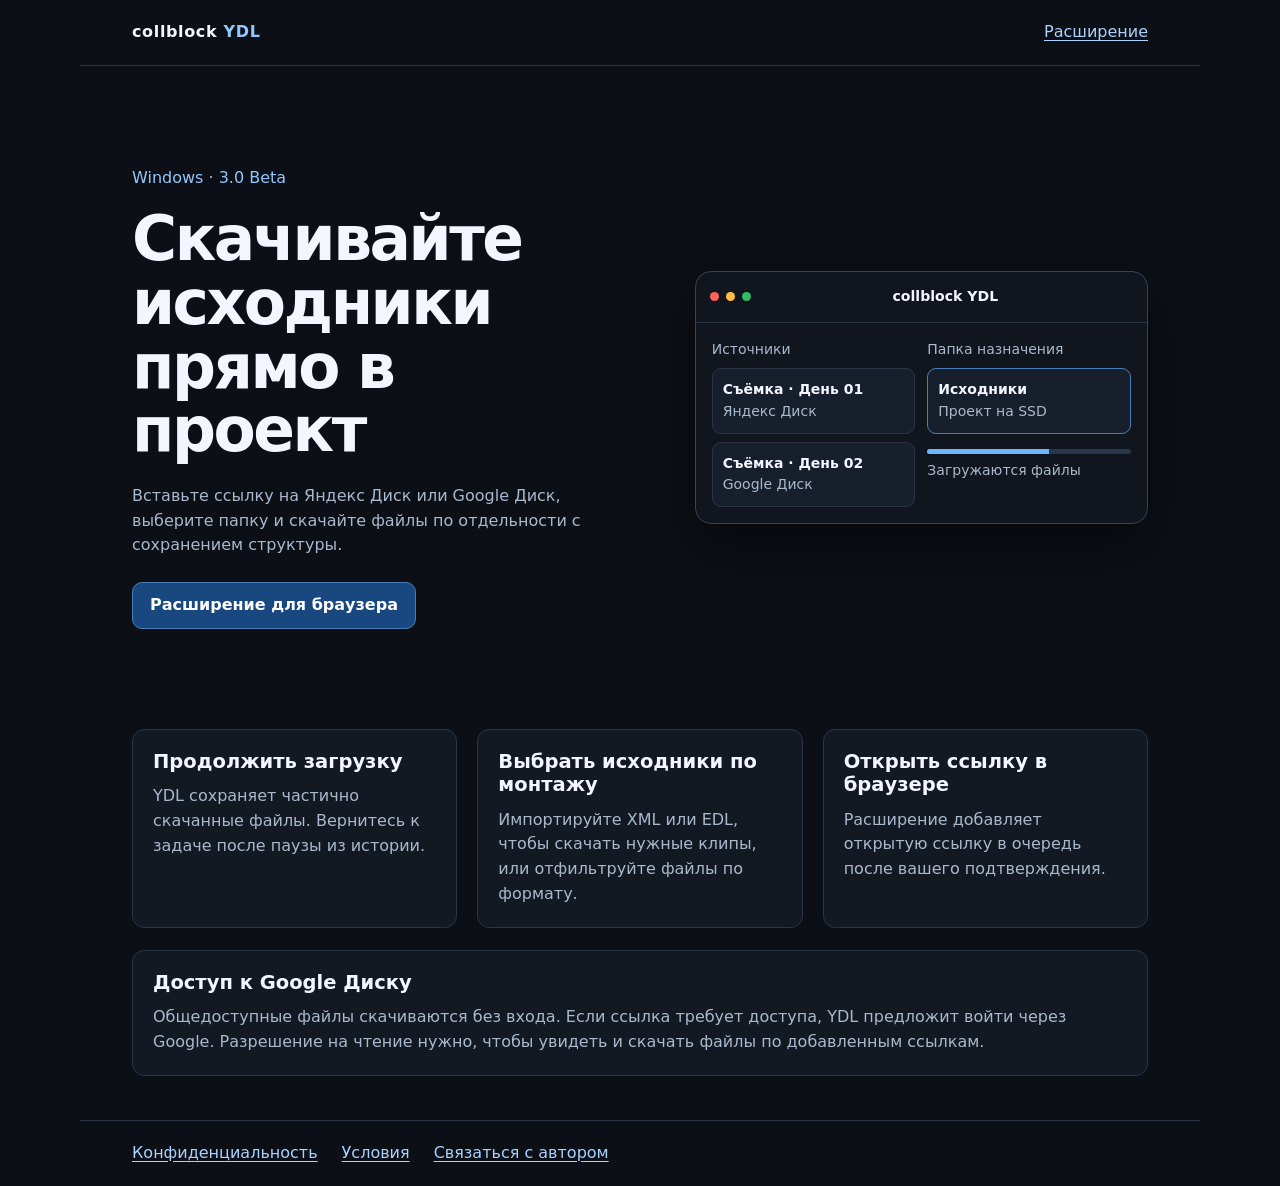
==== index.html @ aa6c0676 "Publish collblock YDL website" ====
<!doctype html>
<html lang="ru">
<meta charset="utf-8">
<meta name="viewport" content="width=device-width, initial-scale=1">
<meta name="description" content="collblock YDL скачивает проекты с Яндекс Диска и Google Диска на Windows.">
<title>collblock YDL — загрузка исходников на Windows</title>
<link rel="stylesheet" href="style.css">
<body>
<header class="page-head wrap">
    <a class="brand" href="./">collblock <span>YDL</span></a>
    <a href="extension.html">Расширение</a>
</header>
<main class="wrap">
    <section class="hero">
        <div>
            <p class="version">Windows · 3.0 Beta</p>
            <h1>Скачивайте исходники прямо в проект</h1>
            <p>Вставьте ссылку на Яндекс Диск или Google Диск, выберите папку и скачайте файлы по отдельности с сохранением структуры.</p>
            <a class="button" href="extension.html">Расширение для браузера</a>
        </div>
        <div class="preview" role="img" aria-label="Пример очереди YDL с двумя ссылками и папкой назначения">
            <div class="preview-bar"><i></i><i></i><i></i><strong>collblock YDL</strong></div>
            <div class="preview-body">
                <div>
                    <span class="caption">Источники</span>
                    <div class="tile"><strong>Съёмка · День 01</strong><small>Яндекс Диск</small></div>
                    <div class="tile"><strong>Съёмка · День 02</strong><small>Google Диск</small></div>
                </div>
                <div>
                    <span class="caption">Папка назначения</span>
                    <div class="tile chosen"><strong>Исходники</strong><small>Проект на SSD</small></div>
                    <span class="progress"></span>
                    <small>Загружаются файлы</small>
                </div>
            </div>
        </div>
    </section>
    <section class="features" aria-label="Возможности">
        <article><h2>Продолжить загрузку</h2><p>YDL сохраняет частично скачанные файлы. Вернитесь к задаче после паузы из истории.</p></article>
        <article><h2>Выбрать исходники по монтажу</h2><p>Импортируйте XML или EDL, чтобы скачать нужные клипы, или отфильтруйте файлы по формату.</p></article>
        <article><h2>Открыть ссылку в браузере</h2><p>Расширение добавляет открытую ссылку в очередь после вашего подтверждения.</p></article>
    </section>
    <section class="note"><h2>Доступ к Google Диску</h2><p>Общедоступные файлы скачиваются без входа. Если ссылка требует доступа, YDL предложит войти через Google. Разрешение на чтение нужно, чтобы увидеть и скачать файлы по добавленным ссылкам.</p></section>
</main>
<footer class="wrap page-foot"><a href="privacy.html">Конфиденциальность</a><a href="terms.html">Условия</a><a href="https://t.me/collblock">Связаться с автором</a></footer>
</body>
</html>
---- style.css ----
:root {
    color-scheme: dark;
    font: 16px/1.55 "Segoe UI", system-ui, sans-serif;
    color: #f3f6ff;
    background: #0c0f15;
    --dim: #aab8cc;
    --line: #2a3445;
}
* { box-sizing: border-box; }
body { margin: 0; }
a { color: #abd2ff; text-underline-offset: .2em; }
a:hover { color: #e1efff; }
a:focus-visible { outline: 2px solid #86bfff; outline-offset: 5px; }
.wrap { max-width: 1120px; margin: auto; padding-inline: clamp(20px, 5vw, 52px); }
.page-head, .page-foot { min-height: 66px; display: flex; align-items: center; gap: 24px; }
.page-head { justify-content: space-between; border-bottom: 1px solid var(--line); }
.page-foot { border-top: 1px solid var(--line); flex-wrap: wrap; padding-block: 20px; }
.brand { color: #f3f6ff; font-weight: 800; letter-spacing: .04em; text-decoration: none; }
.brand span, .version { color: #92c7fd; }
.hero { display: grid; grid-template-columns: 1.1fr 1fr; gap: clamp(24px, 5vw, 68px); align-items: center; padding-block: clamp(44px, 8vw, 100px); }
h1 { font-size: clamp(2.25rem, 4.8vw, 4.2rem); margin: .12em 0 .35em; line-height: 1.04; letter-spacing: -.04em; }
h2 { font-size: 1.22rem; line-height: 1.2; margin: 0 0 .55em; }
p, li { color: var(--dim); }
p { margin: 0 0 1em; }
.button { display: inline-block; padding: 10px 17px; margin-top: 8px; border: 1px solid #497dba; border-radius: 10px; background: #19477f; color: white; text-decoration: none; font-weight: 650; }
.preview { background: #10151e; border: 1px solid #364357; border-radius: 16px; overflow: hidden; box-shadow: 0 24px 50px #0006; }
.preview-bar { display: flex; align-items: center; gap: 7px; padding: 14px; border-bottom: 1px solid var(--line); }
.preview-bar i { width: 9px; height: 9px; border-radius: 50%; background: #ff625a; }
.preview-bar i:nth-child(2) { background: #ffbd48; }
.preview-bar i:nth-child(3) { background: #30bd64; }
.preview-bar strong { margin: auto; font-size: .88rem; }
.preview-body { display: grid; grid-template-columns: 1fr 1fr; gap: 12px; padding: 16px; }
.caption, small { display: block; font-size: .875rem; color: var(--dim); }
.tile { background: #171f2c; border: 1px solid var(--line); border-radius: 9px; padding: 10px; margin-top: 8px; font-size: .875rem; }
.chosen { border-color: #4b7dbb; }
.progress { display: block; height: 5px; margin: 15px 0 6px; border-radius: 5px; background: linear-gradient(90deg, #6bb6ff 60%, #28374a 60%); }
.features { display: grid; grid-template-columns: repeat(3, 1fr); gap: 20px; }
.features article, .note { padding: 20px; border: 1px solid var(--line); background: #131923; border-radius: 12px; }
.features p, .note p { margin-bottom: 0; }
.note { margin-block: 22px 44px; }
.document { max-width: 760px; margin: auto; padding: 44px 24px; }
.document h1 { font-size: clamp(2rem, 5vw, 3.3rem); margin-top: 18px; }
.document h2 { margin-top: 26px; }
.document li { margin-bottom: 12px; }
code { overflow-wrap: anywhere; color: #bddfff; }
@media (max-width: 730px) {
    .hero, .features { grid-template-columns: 1fr; }
}
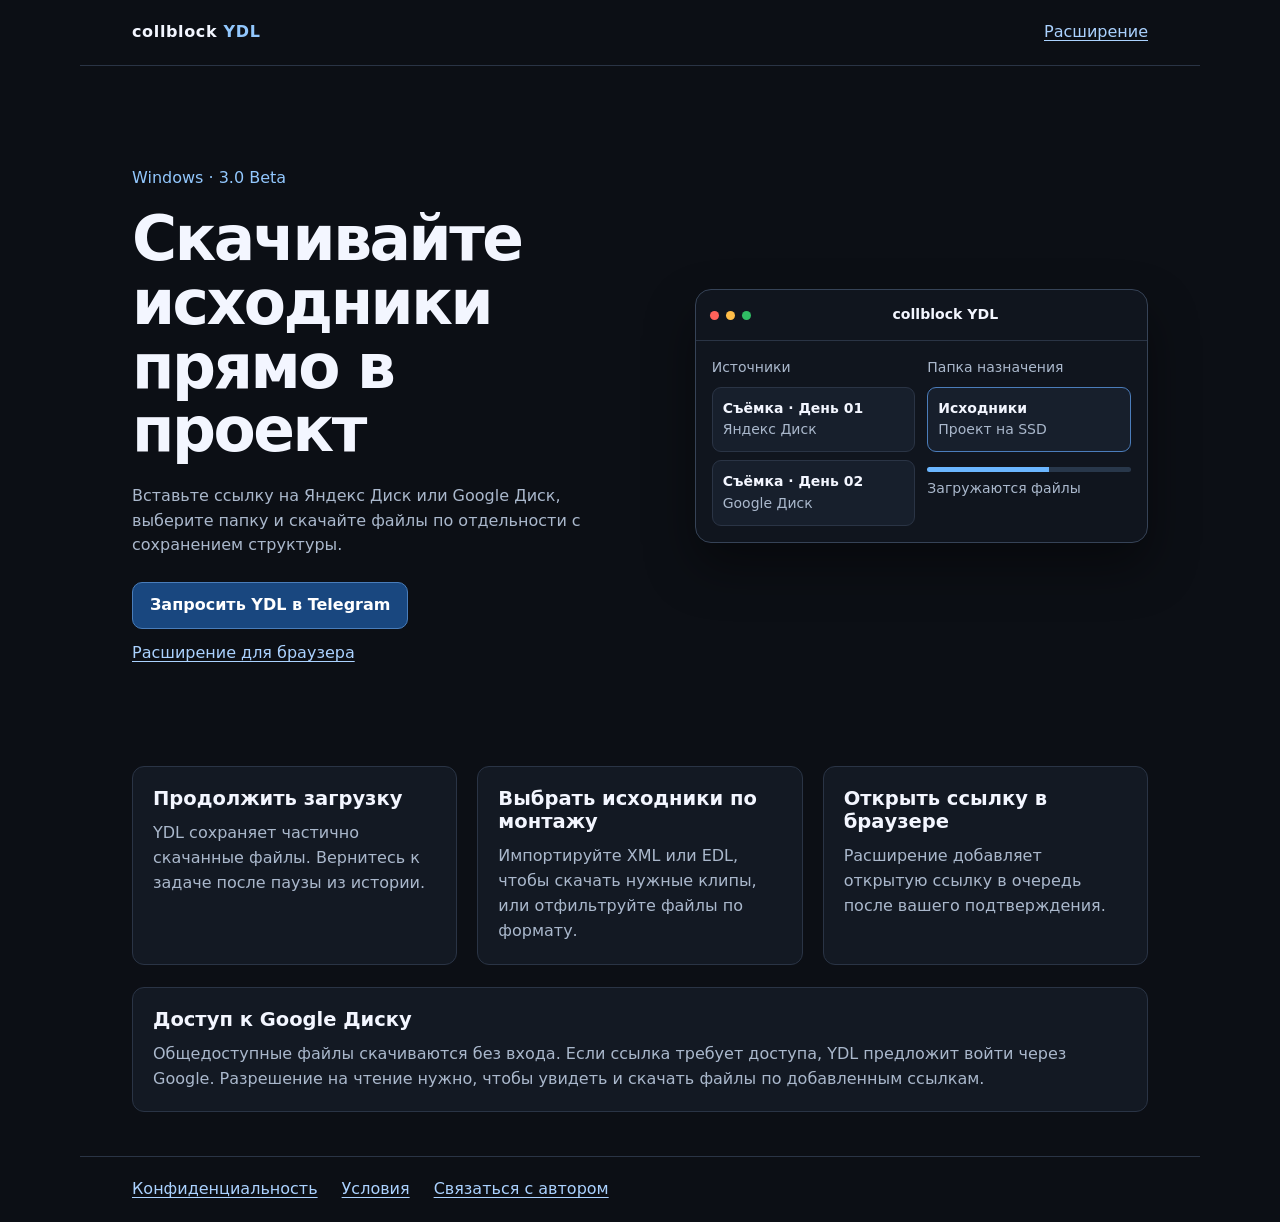
==== commit e2f3b154: "Add Telegram button to request YDL" ====
--- a/index.html
+++ b/index.html
@@ -16,7 +16,10 @@
             <p class="version">Windows · 3.0 Beta</p>
             <h1>Скачивайте исходники прямо в проект</h1>
             <p>Вставьте ссылку на Яндекс Диск или Google Диск, выберите папку и скачайте файлы по отдельности с сохранением структуры.</p>
-            <a class="button" href="extension.html">Расширение для браузера</a>
+            <div class="hero-actions">
+                <a class="button" href="https://t.me/collblock">Запросить YDL в Telegram</a>
+                <a href="extension.html">Расширение для браузера</a>
+            </div>
         </div>
         <div class="preview" role="img" aria-label="Пример очереди YDL с двумя ссылками и папкой назначения">
             <div class="preview-bar"><i></i><i></i><i></i><strong>collblock YDL</strong></div>
--- a/style.css
+++ b/style.css
@@ -22,7 +22,8 @@
 h2 { font-size: 1.22rem; line-height: 1.2; margin: 0 0 .55em; }
 p, li { color: var(--dim); }
 p { margin: 0 0 1em; }
-.button { display: inline-block; padding: 10px 17px; margin-top: 8px; border: 1px solid #497dba; border-radius: 10px; background: #19477f; color: white; text-decoration: none; font-weight: 650; }
+.hero-actions { display: flex; align-items: center; flex-wrap: wrap; gap: 12px 18px; margin-top: 24px; }
+.button { display: inline-block; padding: 10px 17px; border: 1px solid #497dba; border-radius: 10px; background: #19477f; color: white; text-decoration: none; font-weight: 650; }
 .preview { background: #10151e; border: 1px solid #364357; border-radius: 16px; overflow: hidden; box-shadow: 0 24px 50px #0006; }
 .preview-bar { display: flex; align-items: center; gap: 7px; padding: 14px; border-bottom: 1px solid var(--line); }
 .preview-bar i { width: 9px; height: 9px; border-radius: 50%; background: #ff625a; }
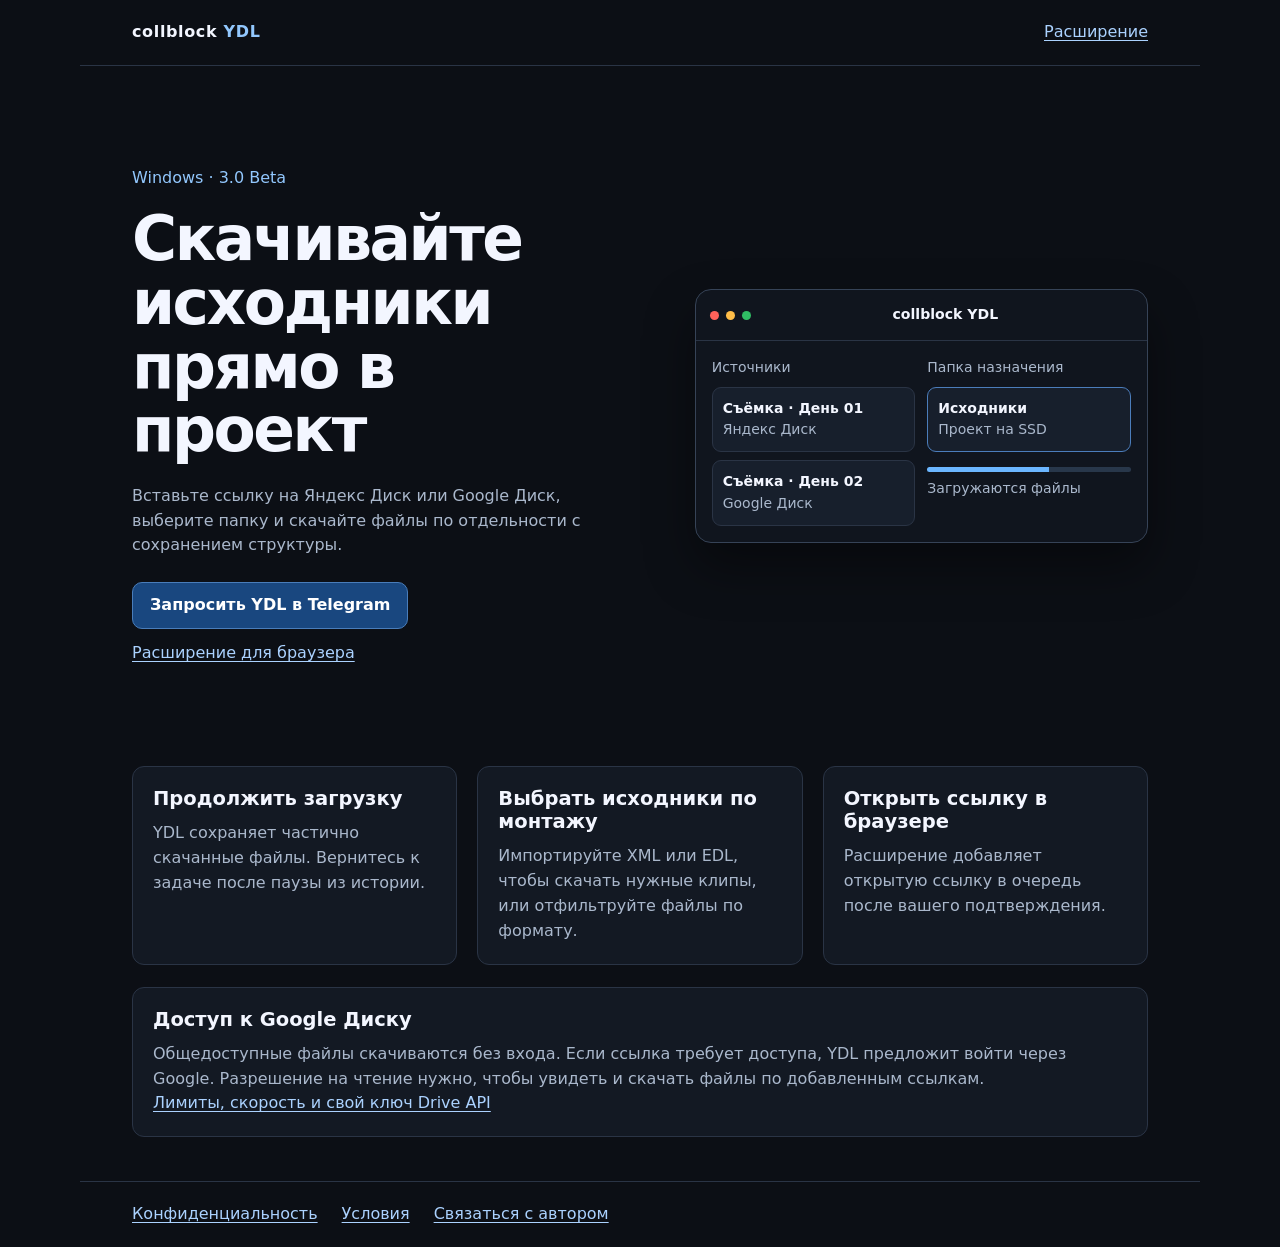
==== commit 7ec2f12b: "Publish Google Drive support and personal API key guide" ====
--- a/index.html
+++ b/index.html
@@ -43,7 +43,11 @@
         <article><h2>Выбрать исходники по монтажу</h2><p>Импортируйте XML или EDL, чтобы скачать нужные клипы, или отфильтруйте файлы по формату.</p></article>
         <article><h2>Открыть ссылку в браузере</h2><p>Расширение добавляет открытую ссылку в очередь после вашего подтверждения.</p></article>
     </section>
-    <section class="note"><h2>Доступ к Google Диску</h2><p>Общедоступные файлы скачиваются без входа. Если ссылка требует доступа, YDL предложит войти через Google. Разрешение на чтение нужно, чтобы увидеть и скачать файлы по добавленным ссылкам.</p></section>
+    <section class="note">
+        <h2>Доступ к Google Диску</h2>
+        <p>Общедоступные файлы скачиваются без входа. Если ссылка требует доступа, YDL предложит войти через Google. Разрешение на чтение нужно, чтобы увидеть и скачать файлы по добавленным ссылкам.</p>
+        <p><a href="google-drive-help.html">Лимиты, скорость и свой ключ Drive API</a></p>
+    </section>
 </main>
 <footer class="wrap page-foot"><a href="privacy.html">Конфиденциальность</a><a href="terms.html">Условия</a><a href="https://t.me/collblock">Связаться с автором</a></footer>
 </body>
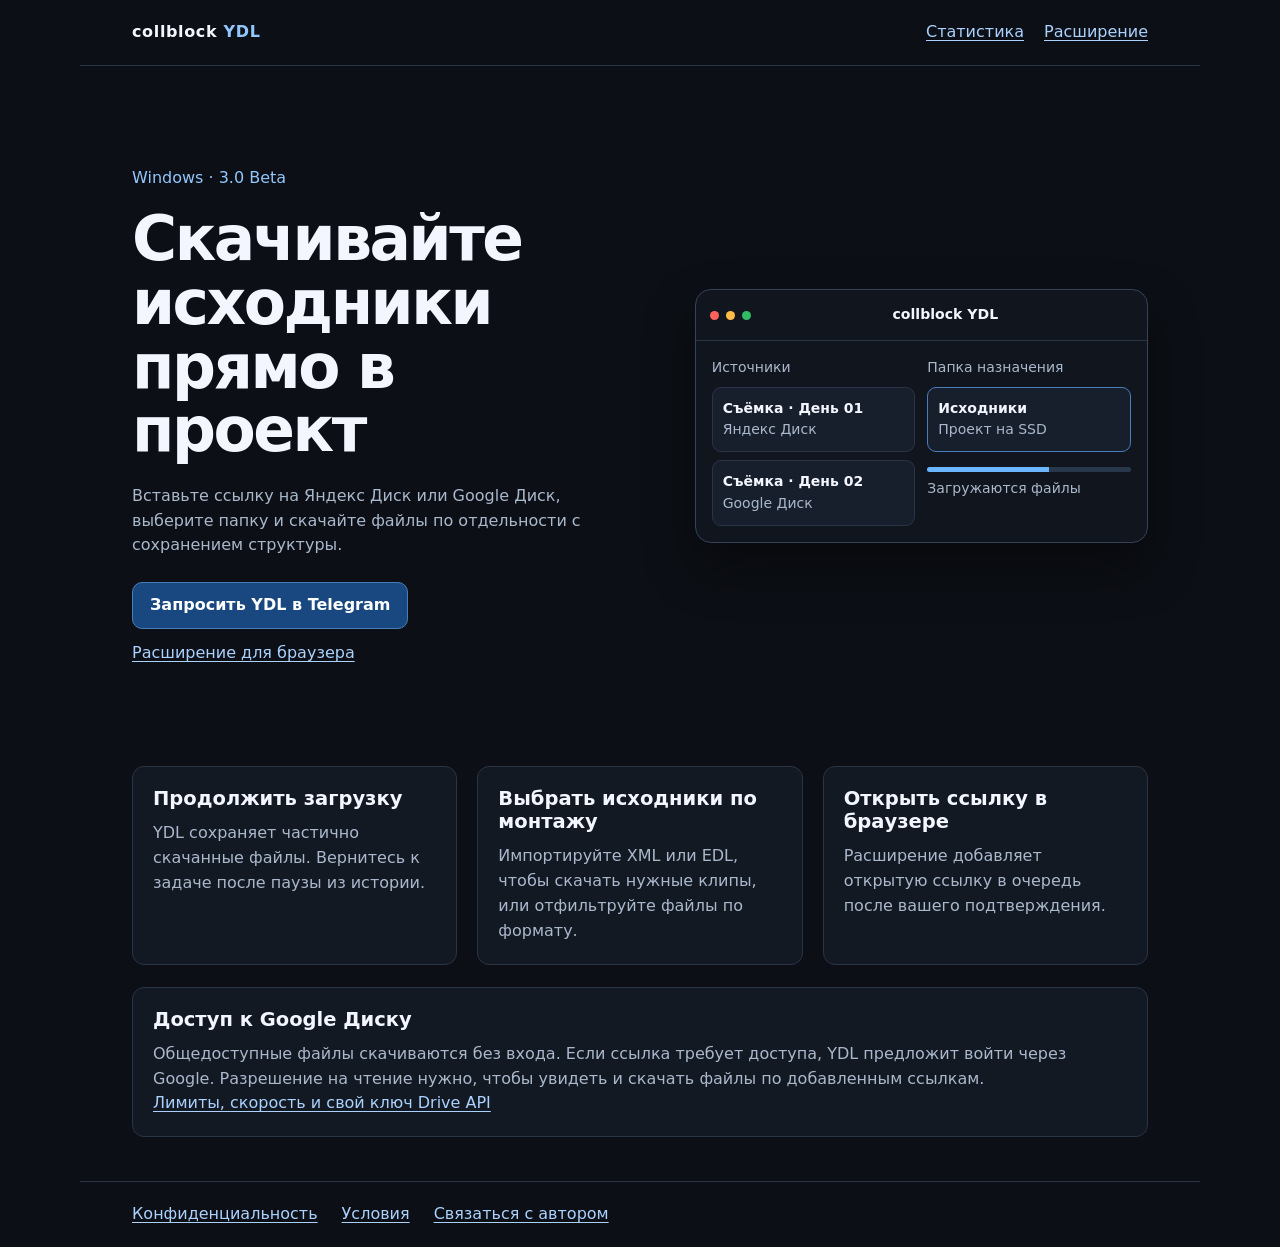
==== commit 32e26615: "Publish YDL download statistics dashboard" ====
--- a/index.html
+++ b/index.html
@@ -8,7 +8,10 @@
 <body>
 <header class="page-head wrap">
     <a class="brand" href="./">collblock <span>YDL</span></a>
-    <a href="extension.html">Расширение</a>
+    <nav class="page-links" aria-label="Разделы сайта">
+        <a href="stats.html">Статистика</a>
+        <a href="extension.html">Расширение</a>
+    </nav>
 </header>
 <main class="wrap">
     <section class="hero">
--- a/style.css
+++ b/style.css
@@ -14,6 +14,7 @@
 .wrap { max-width: 1120px; margin: auto; padding-inline: clamp(20px, 5vw, 52px); }
 .page-head, .page-foot { min-height: 66px; display: flex; align-items: center; gap: 24px; }
 .page-head { justify-content: space-between; border-bottom: 1px solid var(--line); }
+.page-links { display: flex; flex-wrap: wrap; justify-content: flex-end; gap: 8px 20px; }
 .page-foot { border-top: 1px solid var(--line); flex-wrap: wrap; padding-block: 20px; }
 .brand { color: #f3f6ff; font-weight: 800; letter-spacing: .04em; text-decoration: none; }
 .brand span, .version { color: #92c7fd; }
@@ -43,6 +44,19 @@
 .document h1 { font-size: clamp(2rem, 5vw, 3.3rem); margin-top: 18px; }
 .document h2 { margin-top: 26px; }
 .document li { margin-bottom: 12px; }
+.stats-page { padding-block: 48px; }
+.stats-grid { display: grid; grid-template-columns: repeat(auto-fit, minmax(min(100%, 190px), 1fr)); gap: 14px; margin-block: 26px 32px; }
+.stats-grid dl { margin: 0; padding: 18px; border: 1px solid var(--line); border-radius: 12px; background: #131923; }
+.stats-grid dt { color: var(--dim); font-size: .875rem; }
+.stats-grid dd { margin: .2em 0 0; color: #c7e2ff; font-size: clamp(1.65rem, 4vw, 2.4rem); font-weight: 700; font-variant-numeric: tabular-nums; }
+.stats-table { width: 100%; border-collapse: collapse; margin-bottom: 15px; }
+.stats-table th, .stats-table td { padding: 10px 8px; border-bottom: 1px solid var(--line); text-align: right; }
+.stats-table thead { color: var(--dim); font-size: .875rem; }
+.stats-table th:first-child { text-align: left; }
+.stats-table td { font-variant-numeric: tabular-nums; }
+@media (max-width: 470px) {
+    .stats-table th, .stats-table td { padding-inline: 5px; }
+}
 code { overflow-wrap: anywhere; color: #bddfff; }
 @media (max-width: 730px) {
     .hero, .features { grid-template-columns: 1fr; }
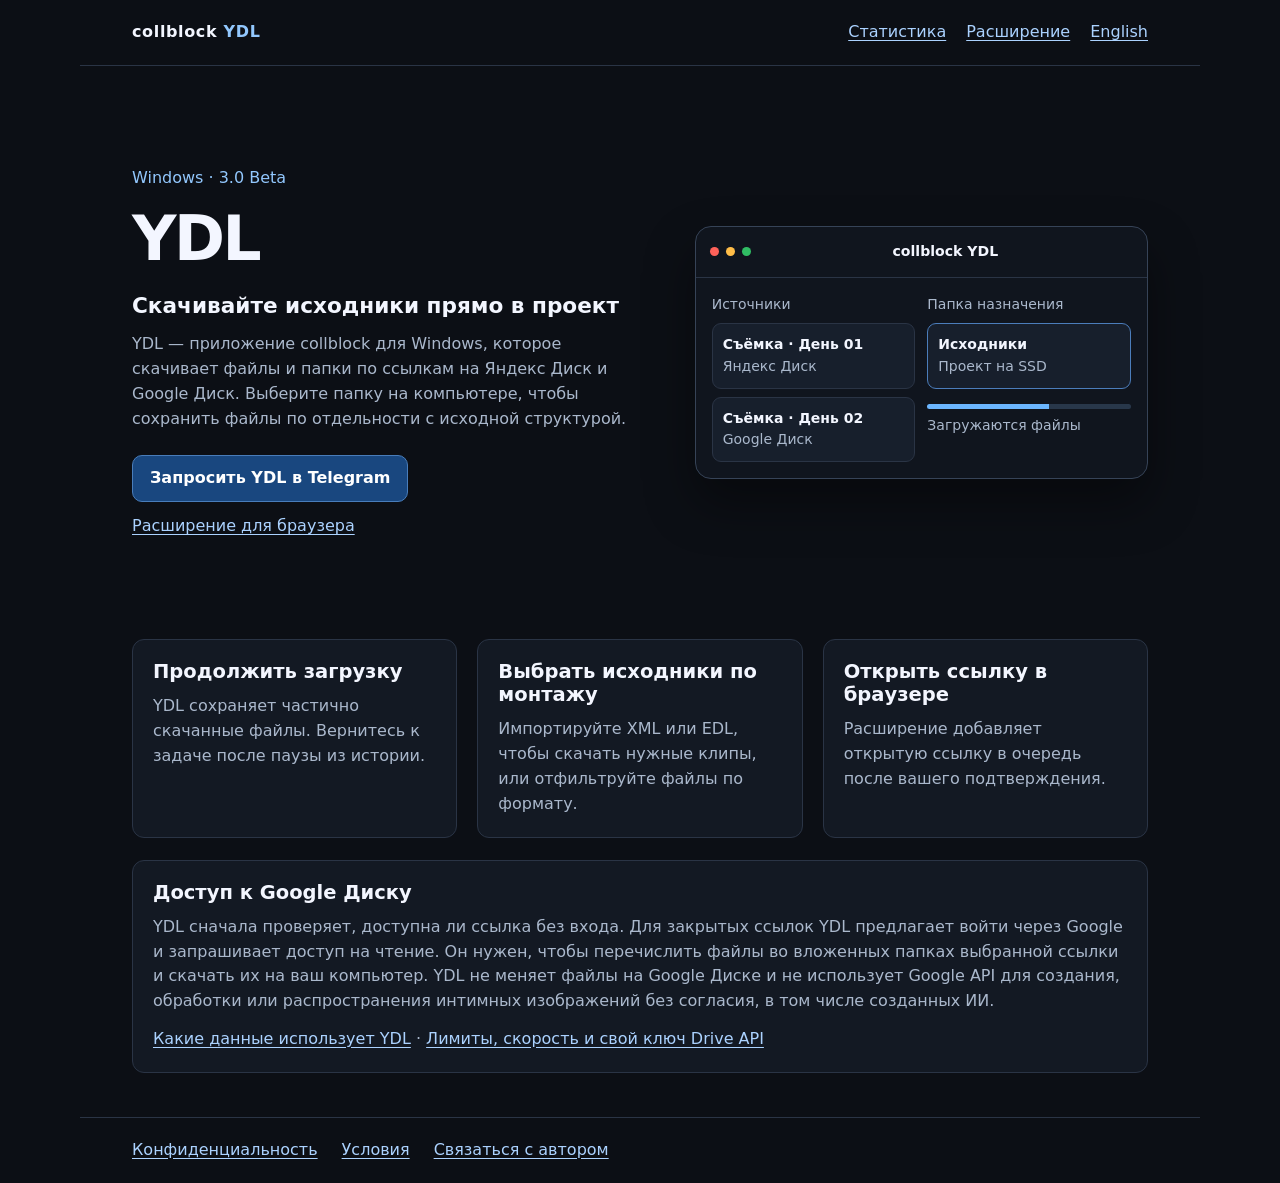
==== commit 5ce7d8bb: "Publish English YDL site and expand Google Drive privacy disclosures" ====
--- a/index.html
+++ b/index.html
@@ -1,24 +1,28 @@
 <!doctype html>
 <html lang="ru">
+<head>
 <meta charset="utf-8">
 <meta name="viewport" content="width=device-width, initial-scale=1">
 <meta name="description" content="collblock YDL скачивает проекты с Яндекс Диска и Google Диска на Windows.">
-<title>collblock YDL — загрузка исходников на Windows</title>
+<title>YDL — загрузка исходников на Windows</title>
 <link rel="stylesheet" href="style.css">
+</head>
 <body>
 <header class="page-head wrap">
     <a class="brand" href="./">collblock <span>YDL</span></a>
     <nav class="page-links" aria-label="Разделы сайта">
         <a href="stats.html">Статистика</a>
         <a href="extension.html">Расширение</a>
+        <a href="en/index.html" lang="en" hreflang="en">English</a>
     </nav>
 </header>
 <main class="wrap">
     <section class="hero">
         <div>
             <p class="version">Windows · 3.0 Beta</p>
-            <h1>Скачивайте исходники прямо в проект</h1>
-            <p>Вставьте ссылку на Яндекс Диск или Google Диск, выберите папку и скачайте файлы по отдельности с сохранением структуры.</p>
+            <h1>YDL</h1>
+            <p class="hero-lead">Скачивайте исходники прямо в проект</p>
+            <p>YDL — приложение collblock для Windows, которое скачивает файлы и папки по ссылкам на Яндекс Диск и Google Диск. Выберите папку на компьютере, чтобы сохранить файлы по отдельности с исходной структурой.</p>
             <div class="hero-actions">
                 <a class="button" href="https://t.me/collblock">Запросить YDL в Telegram</a>
                 <a href="extension.html">Расширение для браузера</a>
@@ -48,8 +52,8 @@
     </section>
     <section class="note">
         <h2>Доступ к Google Диску</h2>
-        <p>Общедоступные файлы скачиваются без входа. Если ссылка требует доступа, YDL предложит войти через Google. Разрешение на чтение нужно, чтобы увидеть и скачать файлы по добавленным ссылкам.</p>
-        <p><a href="google-drive-help.html">Лимиты, скорость и свой ключ Drive API</a></p>
+        <p>YDL сначала проверяет, доступна ли ссылка без входа. Для закрытых ссылок YDL предлагает войти через Google и запрашивает доступ на чтение. Он нужен, чтобы перечислить файлы во вложенных папках выбранной ссылки и скачать их на ваш компьютер. YDL не меняет файлы на Google Диске и не использует Google API для создания, обработки или распространения интимных изображений без согласия, в том числе созданных ИИ.</p>
+        <p><a href="privacy.html">Какие данные использует YDL</a> · <a href="google-drive-help.html">Лимиты, скорость и свой ключ Drive API</a></p>
     </section>
 </main>
 <footer class="wrap page-foot"><a href="privacy.html">Конфиденциальность</a><a href="terms.html">Условия</a><a href="https://t.me/collblock">Связаться с автором</a></footer>
--- a/style.css
+++ b/style.css
@@ -24,6 +24,7 @@
 p, li { color: var(--dim); }
 p { margin: 0 0 1em; }
 .hero-actions { display: flex; align-items: center; flex-wrap: wrap; gap: 12px 18px; margin-top: 24px; }
+.hero-lead { color: #f3f6ff; font-size: 1.35rem; font-weight: 650; line-height: 1.3; margin-bottom: .55em; }
 .button { display: inline-block; padding: 10px 17px; border: 1px solid #497dba; border-radius: 10px; background: #19477f; color: white; text-decoration: none; font-weight: 650; }
 .preview { background: #10151e; border: 1px solid #364357; border-radius: 16px; overflow: hidden; box-shadow: 0 24px 50px #0006; }
 .preview-bar { display: flex; align-items: center; gap: 7px; padding: 14px; border-bottom: 1px solid var(--line); }
@@ -40,7 +41,9 @@
 .features article, .note { padding: 20px; border: 1px solid var(--line); background: #131923; border-radius: 12px; }
 .features p, .note p { margin-bottom: 0; }
 .note { margin-block: 22px 44px; }
+.note p + p { margin-top: .8em; }
 .document { max-width: 760px; margin: auto; padding: 44px 24px; }
+.document-language { float: right; }
 .document h1 { font-size: clamp(2rem, 5vw, 3.3rem); margin-top: 18px; }
 .document h2 { margin-top: 26px; }
 .document li { margin-bottom: 12px; }
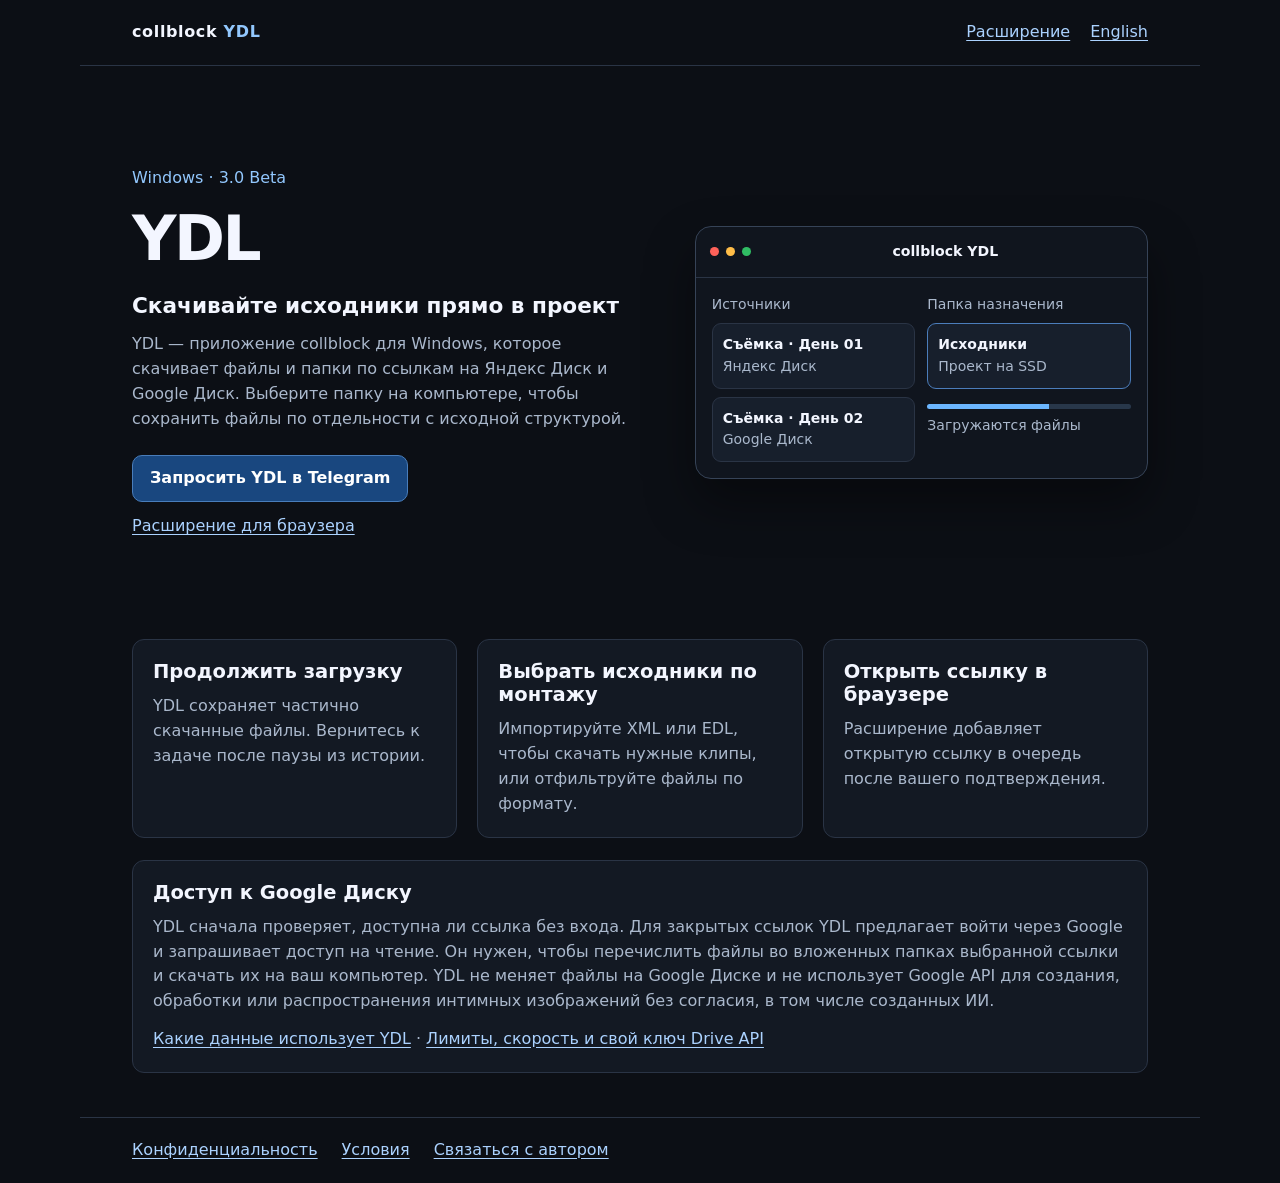
==== commit ab55ba14: "Restore the static YDL website" ====
--- a/index.html
+++ b/index.html
@@ -11,7 +11,6 @@
 <header class="page-head wrap">
     <a class="brand" href="./">collblock <span>YDL</span></a>
     <nav class="page-links" aria-label="Разделы сайта">
-        <a href="stats.html">Статистика</a>
         <a href="extension.html">Расширение</a>
         <a href="en/index.html" lang="en" hreflang="en">English</a>
     </nav>
--- a/style.css
+++ b/style.css
@@ -47,19 +47,6 @@
 .document h1 { font-size: clamp(2rem, 5vw, 3.3rem); margin-top: 18px; }
 .document h2 { margin-top: 26px; }
 .document li { margin-bottom: 12px; }
-.stats-page { padding-block: 48px; }
-.stats-grid { display: grid; grid-template-columns: repeat(auto-fit, minmax(min(100%, 190px), 1fr)); gap: 14px; margin-block: 26px 32px; }
-.stats-grid dl { margin: 0; padding: 18px; border: 1px solid var(--line); border-radius: 12px; background: #131923; }
-.stats-grid dt { color: var(--dim); font-size: .875rem; }
-.stats-grid dd { margin: .2em 0 0; color: #c7e2ff; font-size: clamp(1.65rem, 4vw, 2.4rem); font-weight: 700; font-variant-numeric: tabular-nums; }
-.stats-table { width: 100%; border-collapse: collapse; margin-bottom: 15px; }
-.stats-table th, .stats-table td { padding: 10px 8px; border-bottom: 1px solid var(--line); text-align: right; }
-.stats-table thead { color: var(--dim); font-size: .875rem; }
-.stats-table th:first-child { text-align: left; }
-.stats-table td { font-variant-numeric: tabular-nums; }
-@media (max-width: 470px) {
-    .stats-table th, .stats-table td { padding-inline: 5px; }
-}
 code { overflow-wrap: anywhere; color: #bddfff; }
 @media (max-width: 730px) {
     .hero, .features { grid-template-columns: 1fr; }
